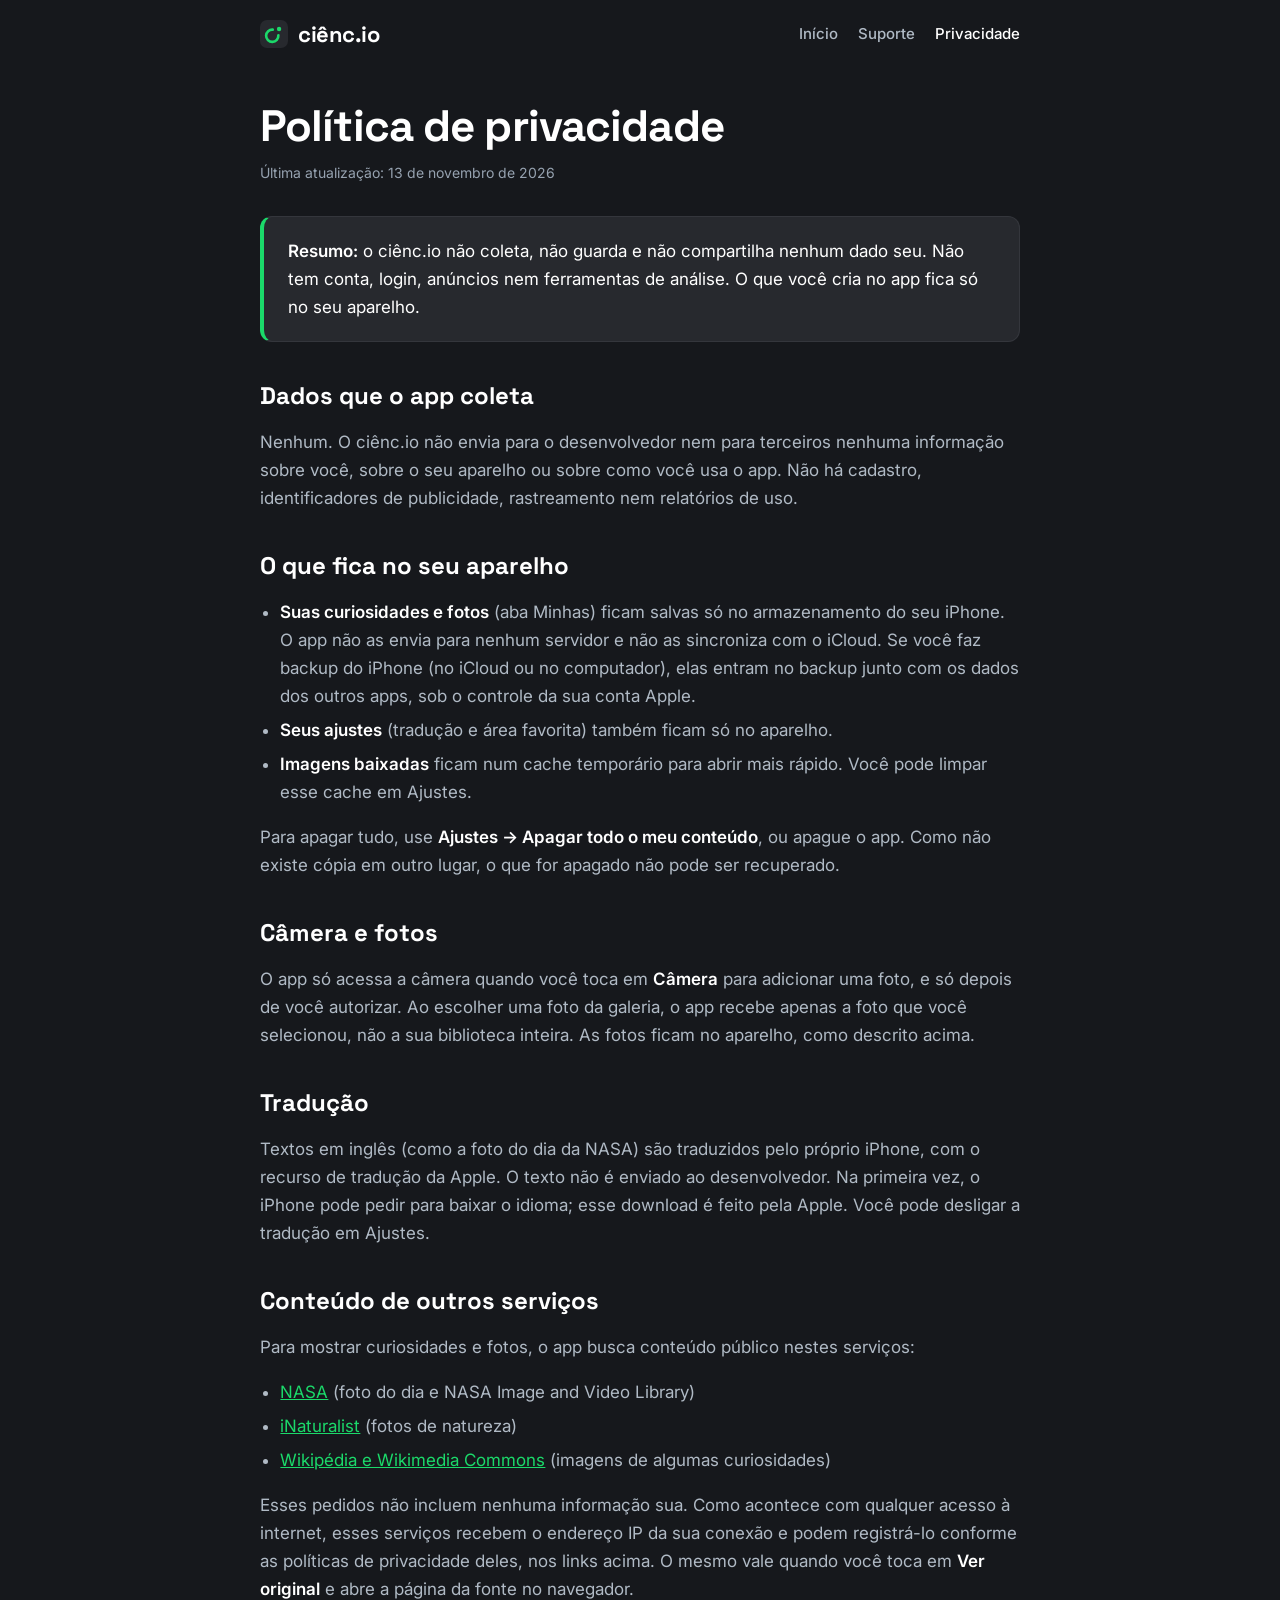
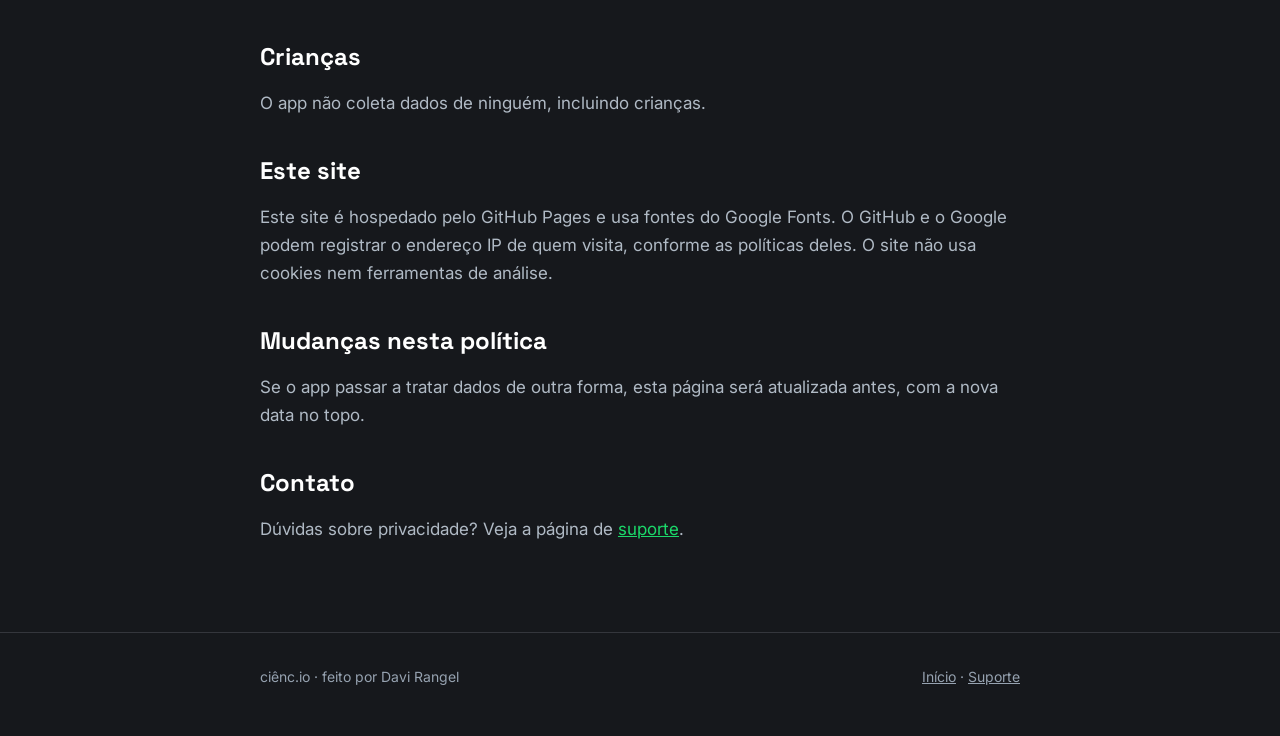
==== privacidade.html @ e626234a "Páginas de privacidade e suporte para a App Store - privacidade.html: o app não coleta dados; explic" ====
<!doctype html>
<html lang="pt-BR">
<head>
<meta charset="utf-8">
<meta name="viewport" content="width=device-width, initial-scale=1">
<title>Política de privacidade · ciênc.io</title>
<meta name="description" content="Política de privacidade do app ciênc.io: o app não coleta dados, não tem conta e guarda o seu conteúdo só no seu aparelho.">
<meta name="theme-color" content="#16181C">
<link rel="icon" href="data:image/svg+xml,%3Csvg xmlns='http://www.w3.org/2000/svg' viewBox='0 0 32 32'%3E%3Crect width='32' height='32' rx='8' fill='%2316181C'/%3E%3Cpath d='M14.61 11.03 A7 7 0 1 0 20.97 17.39' fill='none' stroke='%231BD96A' stroke-width='3' stroke-linecap='round'/%3E%3Ccircle cx='21.78' cy='10.22' r='2.5' fill='%231BD96A'/%3E%3C/svg%3E">
<link rel="preconnect" href="https://fonts.googleapis.com">
<link rel="preconnect" href="https://fonts.gstatic.com" crossorigin>
<link rel="stylesheet" href="https://fonts.googleapis.com/css2?family=Inter:wght@400;500;600&family=Space+Grotesk:wght@600;700&display=swap">
<link rel="stylesheet" href="documento.css">
</head>
<body>
<a class="pular" href="#conteudo">Pular para o conteúdo</a>

<header class="topo">
  <div class="conteiner">
    <a class="marca" href="./" aria-label="ciênc.io, página inicial">
      <svg width="28" height="28" viewBox="0 0 32 32" aria-hidden="true"><rect width="32" height="32" rx="8" fill="#27292E"/><path d="M14.61 11.03 A7 7 0 1 0 20.97 17.39" fill="none" stroke="#1BD96A" stroke-width="3" stroke-linecap="round"/><circle cx="21.78" cy="10.22" r="2.5" fill="#1BD96A"/></svg>
      ciênc.io
    </a>
    <nav class="links" aria-label="Páginas">
      <a href="./">Início</a>
      <a href="suporte.html">Suporte</a>
      <a href="privacidade.html" aria-current="page">Privacidade</a>
    </nav>
  </div>
</header>

<main id="conteudo">
  <div class="conteiner">
    <h1>Política de privacidade</h1>
    <p class="atualizado">Última atualização: 13 de novembro de 2026</p>

    <div class="resumo">
      <p><strong>Resumo:</strong> o ciênc.io não coleta, não guarda e não compartilha nenhum dado seu. Não tem conta, login, anúncios nem ferramentas de análise. O que você cria no app fica só no seu aparelho.</p>
    </div>

    <h2>Dados que o app coleta</h2>
    <p>Nenhum. O ciênc.io não envia para o desenvolvedor nem para terceiros nenhuma informação sobre você, sobre o seu aparelho ou sobre como você usa o app. Não há cadastro, identificadores de publicidade, rastreamento nem relatórios de uso.</p>

    <h2>O que fica no seu aparelho</h2>
    <ul>
      <li><strong>Suas curiosidades e fotos</strong> (aba Minhas) ficam salvas só no armazenamento do seu iPhone. O app não as envia para nenhum servidor e não as sincroniza com o iCloud. Se você faz backup do iPhone (no iCloud ou no computador), elas entram no backup junto com os dados dos outros apps, sob o controle da sua conta Apple.</li>
      <li><strong>Seus ajustes</strong> (tradução e área favorita) também ficam só no aparelho.</li>
      <li><strong>Imagens baixadas</strong> ficam num cache temporário para abrir mais rápido. Você pode limpar esse cache em Ajustes.</li>
    </ul>
    <p>Para apagar tudo, use <strong>Ajustes → Apagar todo o meu conteúdo</strong>, ou apague o app. Como não existe cópia em outro lugar, o que for apagado não pode ser recuperado.</p>

    <h2>Câmera e fotos</h2>
    <p>O app só acessa a câmera quando você toca em <strong>Câmera</strong> para adicionar uma foto, e só depois de você autorizar. Ao escolher uma foto da galeria, o app recebe apenas a foto que você selecionou, não a sua biblioteca inteira. As fotos ficam no aparelho, como descrito acima.</p>

    <h2>Tradução</h2>
    <p>Textos em inglês (como a foto do dia da NASA) são traduzidos pelo próprio iPhone, com o recurso de tradução da Apple. O texto não é enviado ao desenvolvedor. Na primeira vez, o iPhone pode pedir para baixar o idioma; esse download é feito pela Apple. Você pode desligar a tradução em Ajustes.</p>

    <h2>Conteúdo de outros serviços</h2>
    <p>Para mostrar curiosidades e fotos, o app busca conteúdo público nestes serviços:</p>
    <ul>
      <li><a href="https://www.nasa.gov/privacy/">NASA</a> (foto do dia e NASA Image and Video Library)</li>
      <li><a href="https://www.inaturalist.org/pages/privacy">iNaturalist</a> (fotos de natureza)</li>
      <li><a href="https://foundation.wikimedia.org/wiki/Policy:Privacy_policy">Wikipédia e Wikimedia Commons</a> (imagens de algumas curiosidades)</li>
    </ul>
    <p>Esses pedidos não incluem nenhuma informação sua. Como acontece com qualquer acesso à internet, esses serviços recebem o endereço IP da sua conexão e podem registrá-lo conforme as políticas de privacidade deles, nos links acima. O mesmo vale quando você toca em <strong>Ver original</strong> e abre a página da fonte no navegador.</p>

    <h2>Crianças</h2>
    <p>O app não coleta dados de ninguém, incluindo crianças.</p>

    <h2>Este site</h2>
    <p>Este site é hospedado pelo GitHub Pages e usa fontes do Google Fonts. O GitHub e o Google podem registrar o endereço IP de quem visita, conforme as políticas deles. O site não usa cookies nem ferramentas de análise.</p>

    <h2>Mudanças nesta política</h2>
    <p>Se o app passar a tratar dados de outra forma, esta página será atualizada antes, com a nova data no topo.</p>

    <h2>Contato</h2>
    <p>Dúvidas sobre privacidade? Veja a página de <a href="suporte.html">suporte</a>.</p>
  </div>
</main>

<footer>
  <div class="conteiner">
    <span>ciênc.io · feito por Davi Rangel</span>
    <span><a href="./">Início</a> · <a href="suporte.html">Suporte</a></span>
  </div>
</footer>
</body>
</html>
---- documento.css ----
/* Estilo das páginas de texto (privacidade, suporte). Mesmas cores e fontes da página inicial. */
:root {
  --fundo: #16181C;
  --superficie: #27292E;
  --superficie-2: #34363C;
  --borda: #42444A;
  --texto: #FFFFFF;
  --texto-base: #B0BAC5;
  --texto-apoio: #96A2B0;
  --verde: #1BD96A;
  --verde-suave: rgba(27, 217, 106, 0.25);
}
* { box-sizing: border-box; }
body {
  margin: 0;
  background: var(--fundo);
  color: var(--texto-base);
  font: 400 17px/1.65 Inter, system-ui, -apple-system, sans-serif;
  -webkit-font-smoothing: antialiased;
}
h1, h2, h3 { font-family: 'Space Grotesk', Inter, sans-serif; color: var(--texto); line-height: 1.2; }
a { color: var(--verde); }
a:hover { color: #4FE58C; }
.conteiner { width: min(760px, 100% - 32px); margin-inline: auto; }
.pular { position: absolute; left: -999px; }
.pular:focus { left: 16px; top: 16px; background: var(--verde); color: #000; padding: 8px 12px; border-radius: 8px; z-index: 10; }

header.topo { padding: 20px 0; }
header.topo .conteiner { display: flex; align-items: center; justify-content: space-between; gap: 16px; }
.marca { display: flex; align-items: center; gap: 10px; color: var(--texto); text-decoration: none; font: 700 22px 'Space Grotesk', sans-serif; letter-spacing: -0.02em; }
.marca:hover { color: var(--texto); }
nav.links { display: flex; gap: 20px; flex-wrap: wrap; }
nav.links a { color: var(--texto-base); text-decoration: none; font-weight: 500; font-size: 15px; }
nav.links a:hover, nav.links a[aria-current="page"] { color: var(--texto); }

main { padding: 32px 0 72px; }
main h1 { font-size: clamp(32px, 5vw, 44px); letter-spacing: -0.02em; margin: 0 0 8px; }
.atualizado { font-size: 14px; color: var(--texto-apoio); margin: 0 0 32px; }
.resumo { background: var(--superficie); border: 1px solid var(--superficie-2); border-left: 4px solid var(--verde); border-radius: 12px; padding: 20px 24px; margin-bottom: 40px; }
.resumo p { margin: 0; color: var(--texto); }
main h2 { font-size: 24px; margin: 40px 0 12px; }
main h3 { font-size: 19px; margin: 28px 0 8px; }
main ul { padding-left: 1.2em; }
main li { margin-bottom: 6px; }
strong { color: var(--texto); font-weight: 600; }

.cartoes { display: grid; gap: 12px; margin: 16px 0; }
.cartao { background: var(--superficie); border: 1px solid var(--superficie-2); border-radius: 16px; padding: 20px 24px; }
.cartao h3 { margin: 0 0 6px; }
.cartao p { margin: 0; }
.botao { display: inline-flex; align-items: center; min-height: 48px; padding: 0 22px; margin-top: 14px; border-radius: 12px; font-weight: 600; text-decoration: none; background: var(--verde); color: #000; }
.botao:hover { background: #4FE58C; color: #000; }

details { background: var(--superficie); border: 1px solid var(--superficie-2); border-radius: 12px; margin-bottom: 10px; }
summary { cursor: pointer; padding: 16px 48px 16px 20px; color: var(--texto); font-weight: 600; list-style: none; position: relative; }
summary::-webkit-details-marker { display: none; }
summary::after { content: ""; position: absolute; right: 22px; top: 50%; width: 8px; height: 8px; border-right: 2px solid var(--texto-apoio); border-bottom: 2px solid var(--texto-apoio); transform: translateY(-70%) rotate(45deg); transition: transform 0.15s; }
details[open] > summary::after { transform: translateY(-30%) rotate(-135deg); }
@media (prefers-reduced-motion: reduce) { summary::after { transition: none; } }
summary:focus-visible { outline: 2px solid var(--verde); outline-offset: 2px; border-radius: 12px; }
details > div { padding: 0 20px 16px; }
details > div p { margin: 0 0 8px; }

footer { padding: 32px 0 48px; border-top: 1px solid var(--superficie-2); font-size: 14px; color: var(--texto-apoio); }
footer .conteiner { display: flex; justify-content: space-between; gap: 16px; flex-wrap: wrap; }
footer a { color: var(--texto-apoio); }

@media (max-width: 560px) {
  nav.links { gap: 14px; }
  .resumo, .cartao { padding: 16px 18px; }
}
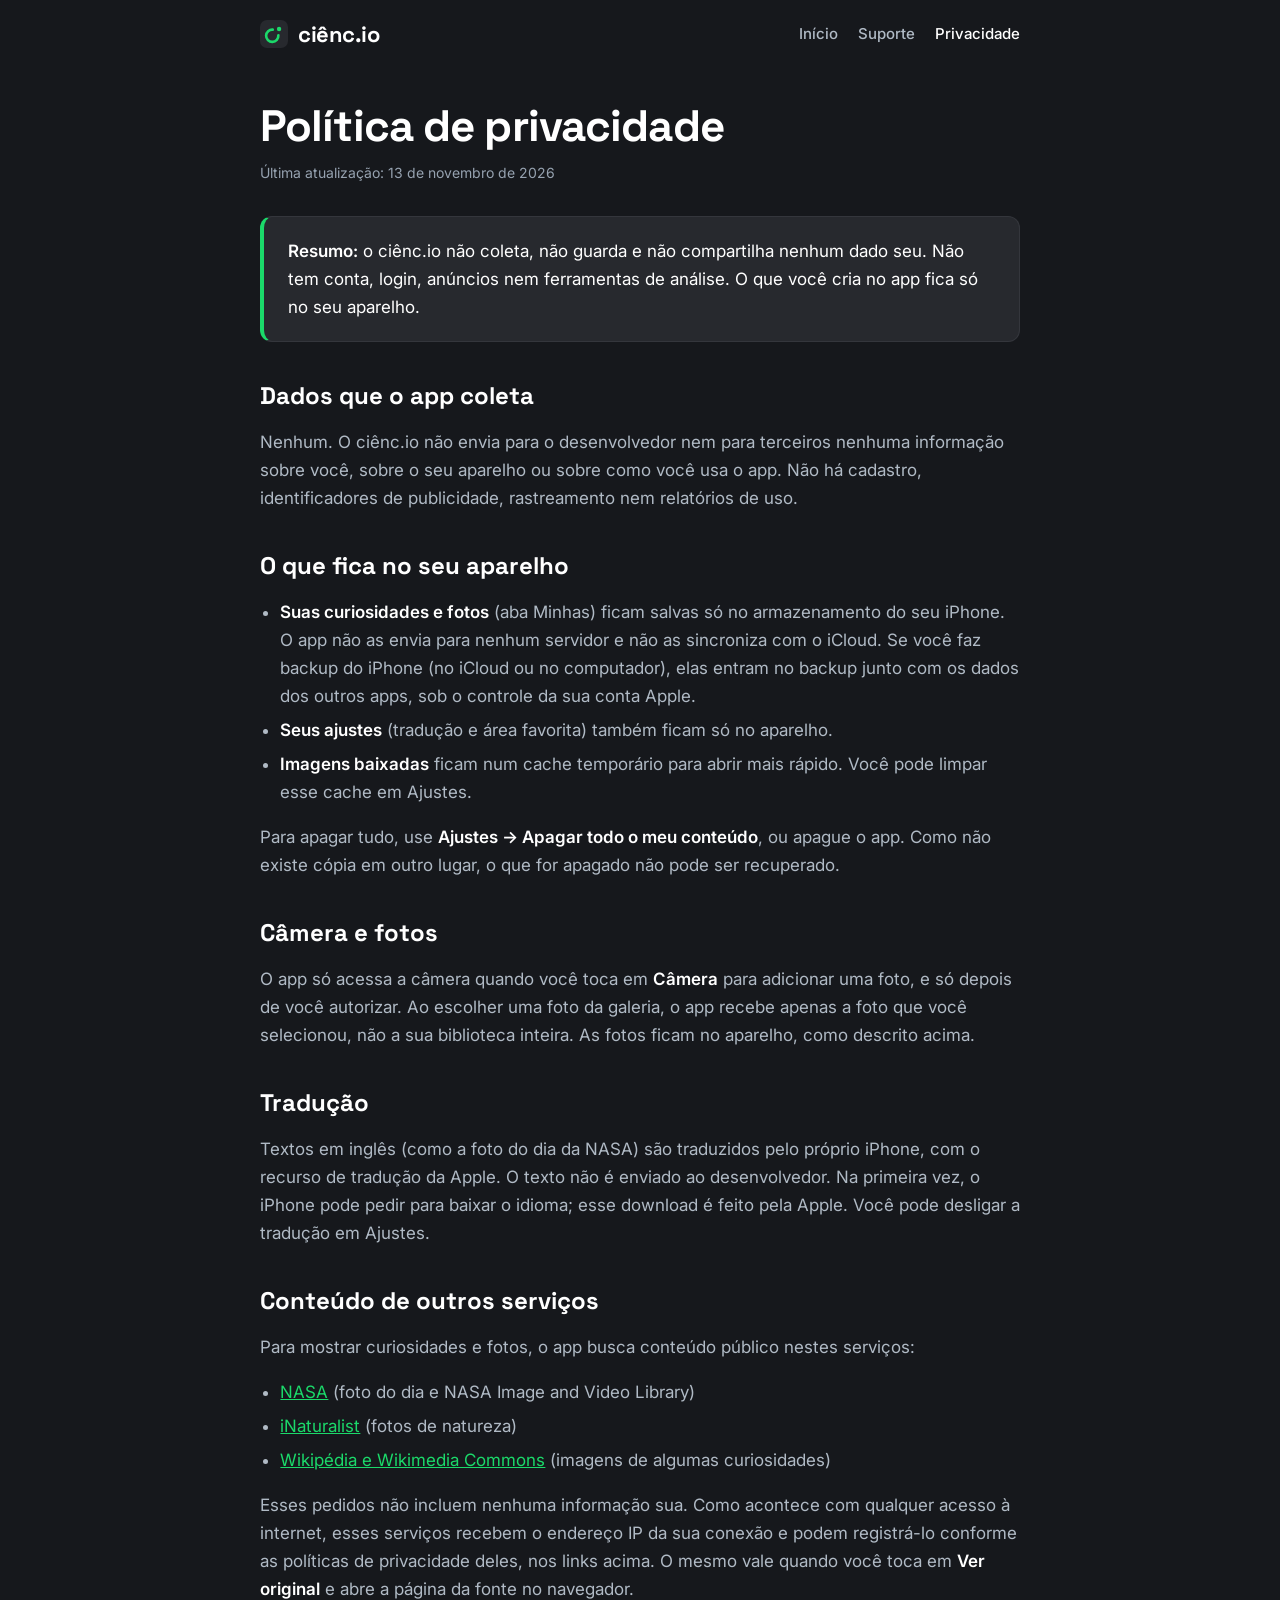
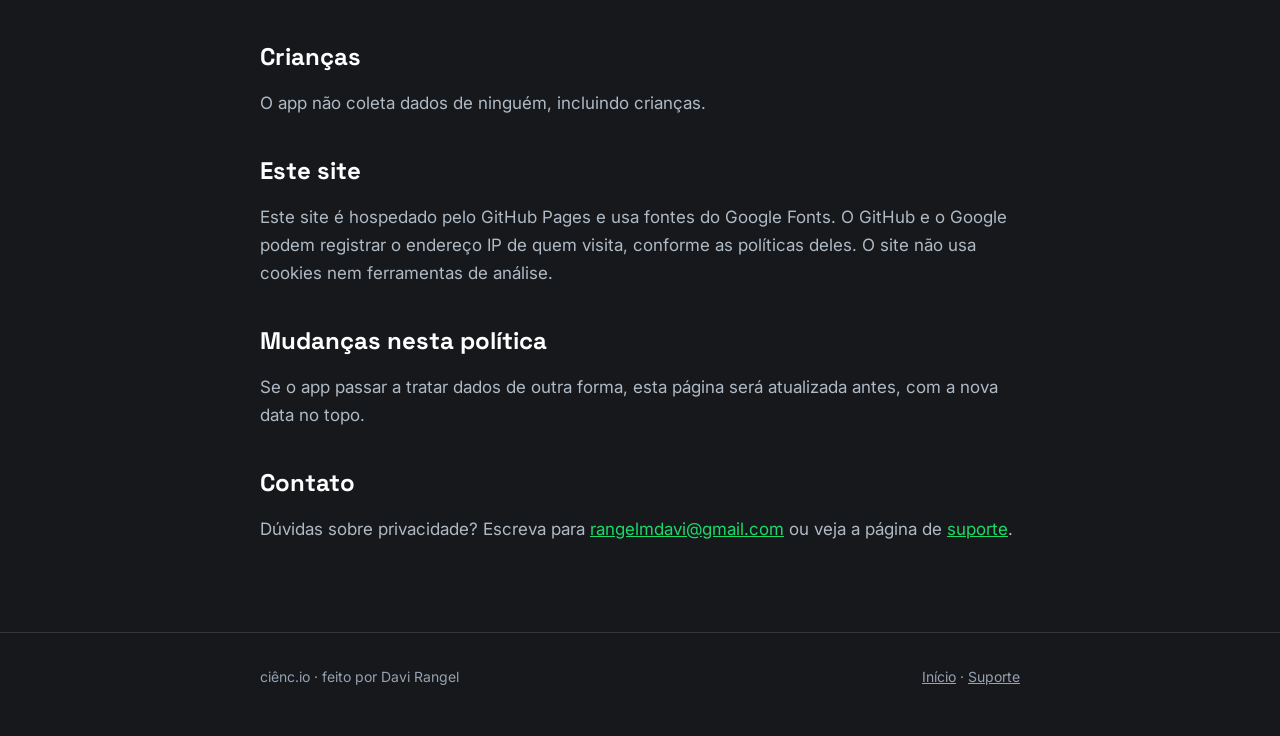
==== commit 379eb345: "Suporte e privacidade: contato por e-mail Co-Authored-By: Claude Opus 5.5 <noreply@anthropic.com>" ====
--- a/privacidade.html
+++ b/privacidade.html
@@ -74,7 +74,7 @@
     <p>Se o app passar a tratar dados de outra forma, esta página será atualizada antes, com a nova data no topo.</p>
 
     <h2>Contato</h2>
-    <p>Dúvidas sobre privacidade? Veja a página de <a href="suporte.html">suporte</a>.</p>
+    <p>Dúvidas sobre privacidade? Escreva para <a href="mailto:rangelmdavi@gmail.com?subject=ci%C3%AAnc.io%20%C2%B7%20privacidade">rangelmdavi@gmail.com</a> ou veja a página de <a href="suporte.html">suporte</a>.</p>
   </div>
 </main>
 
--- a/documento.css
+++ b/documento.css
@@ -66,6 +66,7 @@
 footer a { color: var(--texto-apoio); }
 
 @media (max-width: 560px) {
-  nav.links { gap: 14px; }
+  header.topo .conteiner { flex-wrap: wrap; row-gap: 8px; }
+  nav.links { gap: 16px; flex-wrap: nowrap; }
   .resumo, .cartao { padding: 16px 18px; }
 }
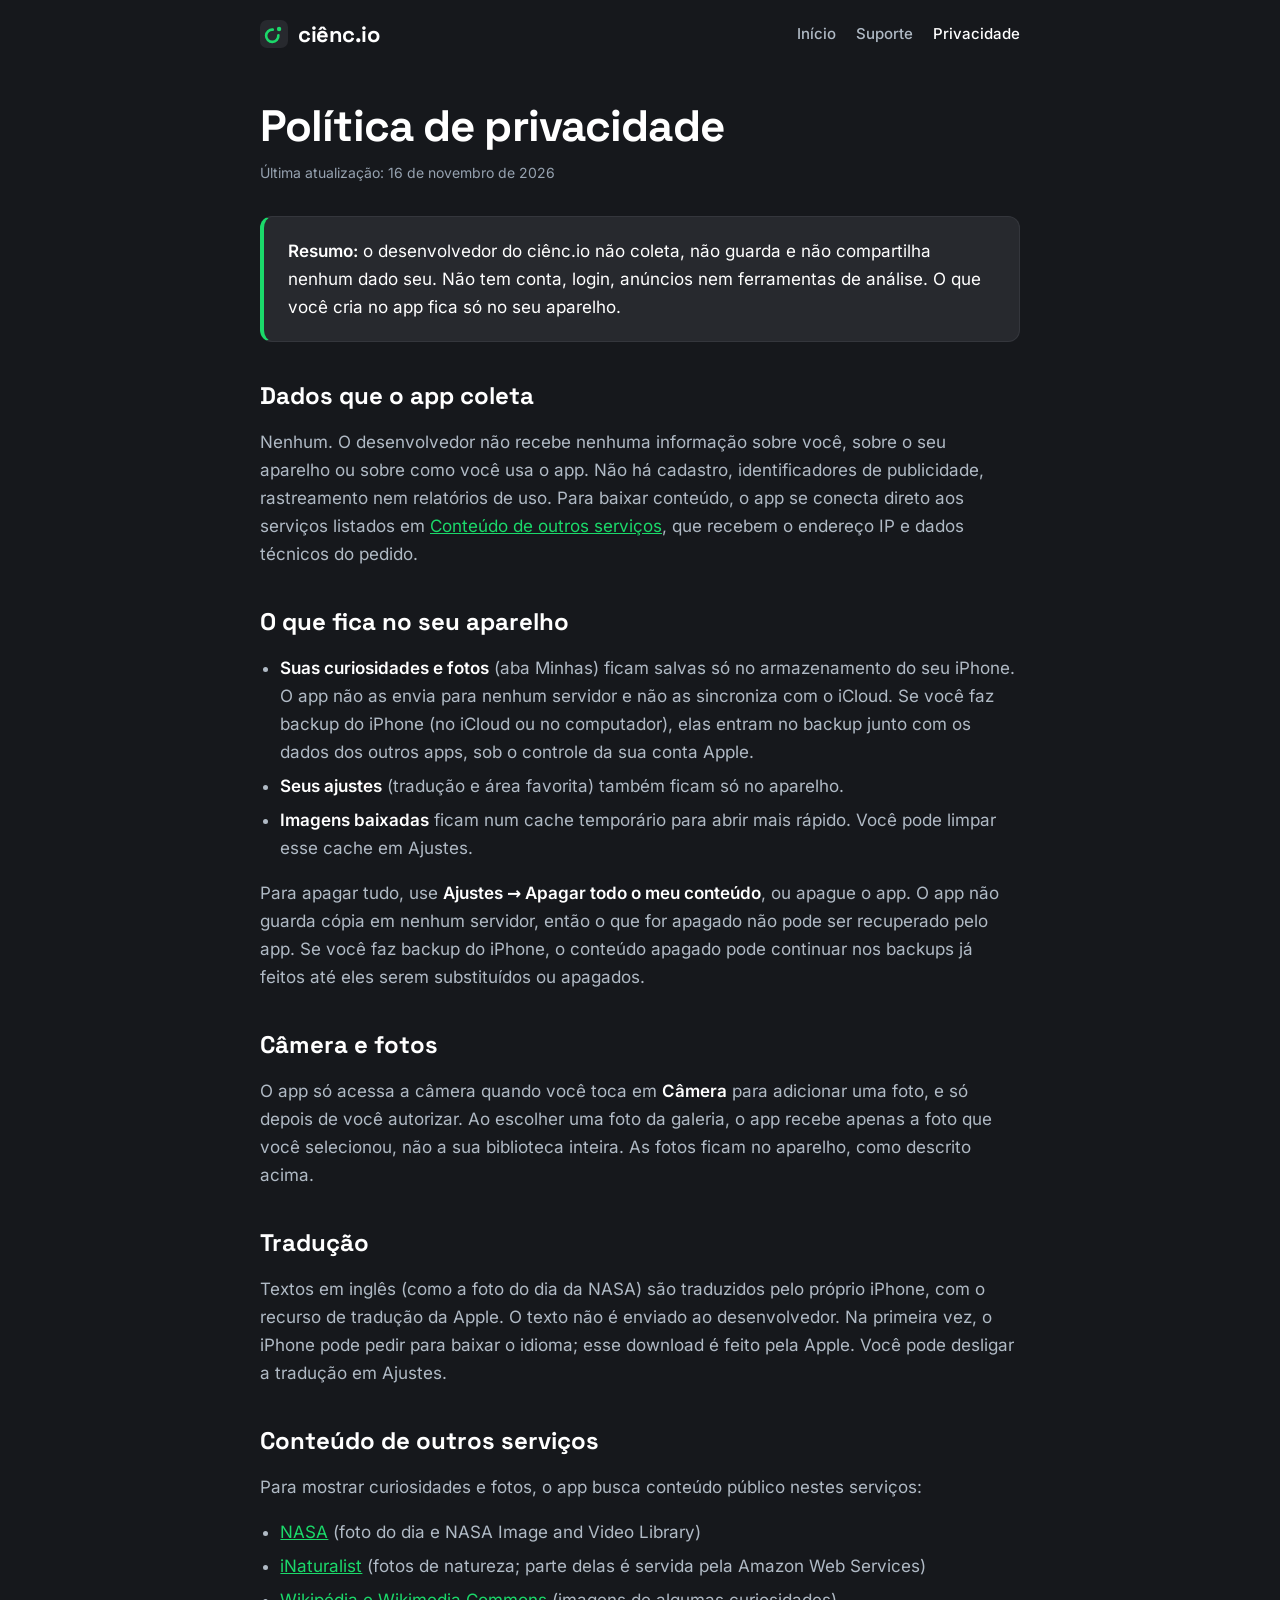
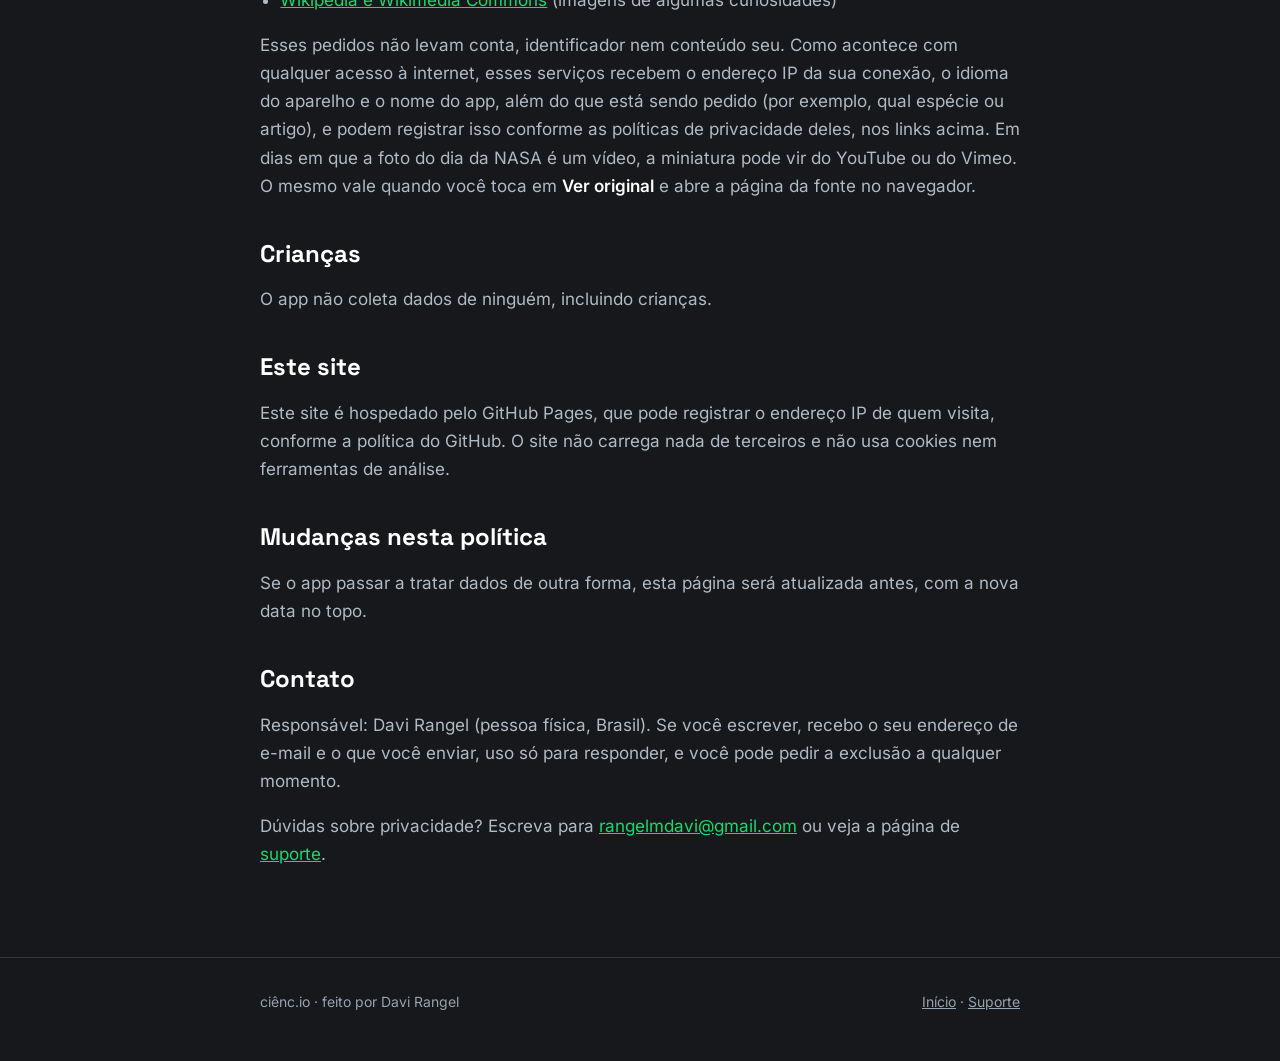
==== commit d53507cf: "Auditoria: site sem terceiros, política mais precisa e metadados - Fontes Inter e Space Grotesk hosp" ====
--- a/privacidade.html
+++ b/privacidade.html
@@ -6,10 +6,12 @@
 <title>Política de privacidade · ciênc.io</title>
 <meta name="description" content="Política de privacidade do app ciênc.io: o app não coleta dados, não tem conta e guarda o seu conteúdo só no seu aparelho.">
 <meta name="theme-color" content="#16181C">
-<link rel="icon" href="data:image/svg+xml,%3Csvg xmlns='http://www.w3.org/2000/svg' viewBox='0 0 32 32'%3E%3Crect width='32' height='32' rx='8' fill='%2316181C'/%3E%3Cpath d='M14.61 11.03 A7 7 0 1 0 20.97 17.39' fill='none' stroke='%231BD96A' stroke-width='3' stroke-linecap='round'/%3E%3Ccircle cx='21.78' cy='10.22' r='2.5' fill='%231BD96A'/%3E%3C/svg%3E">
-<link rel="preconnect" href="https://fonts.googleapis.com">
-<link rel="preconnect" href="https://fonts.gstatic.com" crossorigin>
-<link rel="stylesheet" href="https://fonts.googleapis.com/css2?family=Inter:wght@400;500;600&family=Space+Grotesk:wght@600;700&display=swap">
+<meta name="color-scheme" content="dark">
+<meta name="referrer" content="no-referrer">
+<meta http-equiv="Content-Security-Policy" content="default-src 'none'; style-src 'self' 'unsafe-inline'; font-src 'self'; img-src 'self' data:; base-uri 'none'; form-action 'none'">
+<link rel="canonical" href="https://dmrangel.github.io/ciencio-web/privacidade.html">
+<link rel="icon" href="favicon.svg" type="image/svg+xml">
+<link rel="apple-touch-icon" href="apple-touch-icon.png">
 <link rel="stylesheet" href="documento.css">
 </head>
 <body>
@@ -32,14 +34,14 @@
 <main id="conteudo">
   <div class="conteiner">
     <h1>Política de privacidade</h1>
-    <p class="atualizado">Última atualização: 13 de novembro de 2026</p>
+    <p class="atualizado">Última atualização: 16 de novembro de 2026</p>
 
     <div class="resumo">
-      <p><strong>Resumo:</strong> o ciênc.io não coleta, não guarda e não compartilha nenhum dado seu. Não tem conta, login, anúncios nem ferramentas de análise. O que você cria no app fica só no seu aparelho.</p>
+      <p><strong>Resumo:</strong> o desenvolvedor do ciênc.io não coleta, não guarda e não compartilha nenhum dado seu. Não tem conta, login, anúncios nem ferramentas de análise. O que você cria no app fica só no seu aparelho.</p>
     </div>
 
     <h2>Dados que o app coleta</h2>
-    <p>Nenhum. O ciênc.io não envia para o desenvolvedor nem para terceiros nenhuma informação sobre você, sobre o seu aparelho ou sobre como você usa o app. Não há cadastro, identificadores de publicidade, rastreamento nem relatórios de uso.</p>
+    <p>Nenhum. O desenvolvedor não recebe nenhuma informação sobre você, sobre o seu aparelho ou sobre como você usa o app. Não há cadastro, identificadores de publicidade, rastreamento nem relatórios de uso. Para baixar conteúdo, o app se conecta direto aos serviços listados em <a href="#servicos">Conteúdo de outros serviços</a>, que recebem o endereço IP e dados técnicos do pedido.</p>
 
     <h2>O que fica no seu aparelho</h2>
     <ul>
@@ -47,7 +49,7 @@
       <li><strong>Seus ajustes</strong> (tradução e área favorita) também ficam só no aparelho.</li>
       <li><strong>Imagens baixadas</strong> ficam num cache temporário para abrir mais rápido. Você pode limpar esse cache em Ajustes.</li>
     </ul>
-    <p>Para apagar tudo, use <strong>Ajustes → Apagar todo o meu conteúdo</strong>, ou apague o app. Como não existe cópia em outro lugar, o que for apagado não pode ser recuperado.</p>
+    <p>Para apagar tudo, use <strong>Ajustes → Apagar todo o meu conteúdo</strong>, ou apague o app. O app não guarda cópia em nenhum servidor, então o que for apagado não pode ser recuperado pelo app. Se você faz backup do iPhone, o conteúdo apagado pode continuar nos backups já feitos até eles serem substituídos ou apagados.</p>
 
     <h2>Câmera e fotos</h2>
     <p>O app só acessa a câmera quando você toca em <strong>Câmera</strong> para adicionar uma foto, e só depois de você autorizar. Ao escolher uma foto da galeria, o app recebe apenas a foto que você selecionou, não a sua biblioteca inteira. As fotos ficam no aparelho, como descrito acima.</p>
@@ -55,25 +57,26 @@
     <h2>Tradução</h2>
     <p>Textos em inglês (como a foto do dia da NASA) são traduzidos pelo próprio iPhone, com o recurso de tradução da Apple. O texto não é enviado ao desenvolvedor. Na primeira vez, o iPhone pode pedir para baixar o idioma; esse download é feito pela Apple. Você pode desligar a tradução em Ajustes.</p>
 
-    <h2>Conteúdo de outros serviços</h2>
+    <h2 id="servicos">Conteúdo de outros serviços</h2>
     <p>Para mostrar curiosidades e fotos, o app busca conteúdo público nestes serviços:</p>
     <ul>
       <li><a href="https://www.nasa.gov/privacy/">NASA</a> (foto do dia e NASA Image and Video Library)</li>
-      <li><a href="https://www.inaturalist.org/pages/privacy">iNaturalist</a> (fotos de natureza)</li>
+      <li><a href="https://www.inaturalist.org/pages/privacy">iNaturalist</a> (fotos de natureza; parte delas é servida pela Amazon Web Services)</li>
       <li><a href="https://foundation.wikimedia.org/wiki/Policy:Privacy_policy">Wikipédia e Wikimedia Commons</a> (imagens de algumas curiosidades)</li>
     </ul>
-    <p>Esses pedidos não incluem nenhuma informação sua. Como acontece com qualquer acesso à internet, esses serviços recebem o endereço IP da sua conexão e podem registrá-lo conforme as políticas de privacidade deles, nos links acima. O mesmo vale quando você toca em <strong>Ver original</strong> e abre a página da fonte no navegador.</p>
+    <p>Esses pedidos não levam conta, identificador nem conteúdo seu. Como acontece com qualquer acesso à internet, esses serviços recebem o endereço IP da sua conexão, o idioma do aparelho e o nome do app, além do que está sendo pedido (por exemplo, qual espécie ou artigo), e podem registrar isso conforme as políticas de privacidade deles, nos links acima. Em dias em que a foto do dia da NASA é um vídeo, a miniatura pode vir do YouTube ou do Vimeo. O mesmo vale quando você toca em <strong>Ver original</strong> e abre a página da fonte no navegador.</p>
 
     <h2>Crianças</h2>
     <p>O app não coleta dados de ninguém, incluindo crianças.</p>
 
     <h2>Este site</h2>
-    <p>Este site é hospedado pelo GitHub Pages e usa fontes do Google Fonts. O GitHub e o Google podem registrar o endereço IP de quem visita, conforme as políticas deles. O site não usa cookies nem ferramentas de análise.</p>
+    <p>Este site é hospedado pelo GitHub Pages, que pode registrar o endereço IP de quem visita, conforme a política do GitHub. O site não carrega nada de terceiros e não usa cookies nem ferramentas de análise.</p>
 
     <h2>Mudanças nesta política</h2>
     <p>Se o app passar a tratar dados de outra forma, esta página será atualizada antes, com a nova data no topo.</p>
 
     <h2>Contato</h2>
+    <p>Responsável: Davi Rangel (pessoa física, Brasil). Se você escrever, recebo o seu endereço de e-mail e o que você enviar, uso só para responder, e você pode pedir a exclusão a qualquer momento.</p>
     <p>Dúvidas sobre privacidade? Escreva para <a href="mailto:rangelmdavi@gmail.com?subject=ci%C3%AAnc.io%20%C2%B7%20privacidade">rangelmdavi@gmail.com</a> ou veja a página de <a href="suporte.html">suporte</a>.</p>
   </div>
 </main>
--- a/documento.css
+++ b/documento.css
@@ -10,6 +10,8 @@
   --verde: #1BD96A;
   --verde-suave: rgba(27, 217, 106, 0.25);
 }
+@font-face { font-family: Inter; font-style: normal; font-weight: 400 600; font-display: swap; src: url(fonts/inter-latin.woff2) format('woff2'); }
+@font-face { font-family: 'Space Grotesk'; font-style: normal; font-weight: 500 700; font-display: swap; src: url(fonts/space-grotesk-latin.woff2) format('woff2'); }
 * { box-sizing: border-box; }
 body {
   margin: 0;
@@ -70,3 +72,5 @@
   nav.links { gap: 16px; flex-wrap: nowrap; }
   .resumo, .cartao { padding: 16px 18px; }
 }
+
+.cartao h2 { font-size: 19px; margin: 0 0 6px; }
